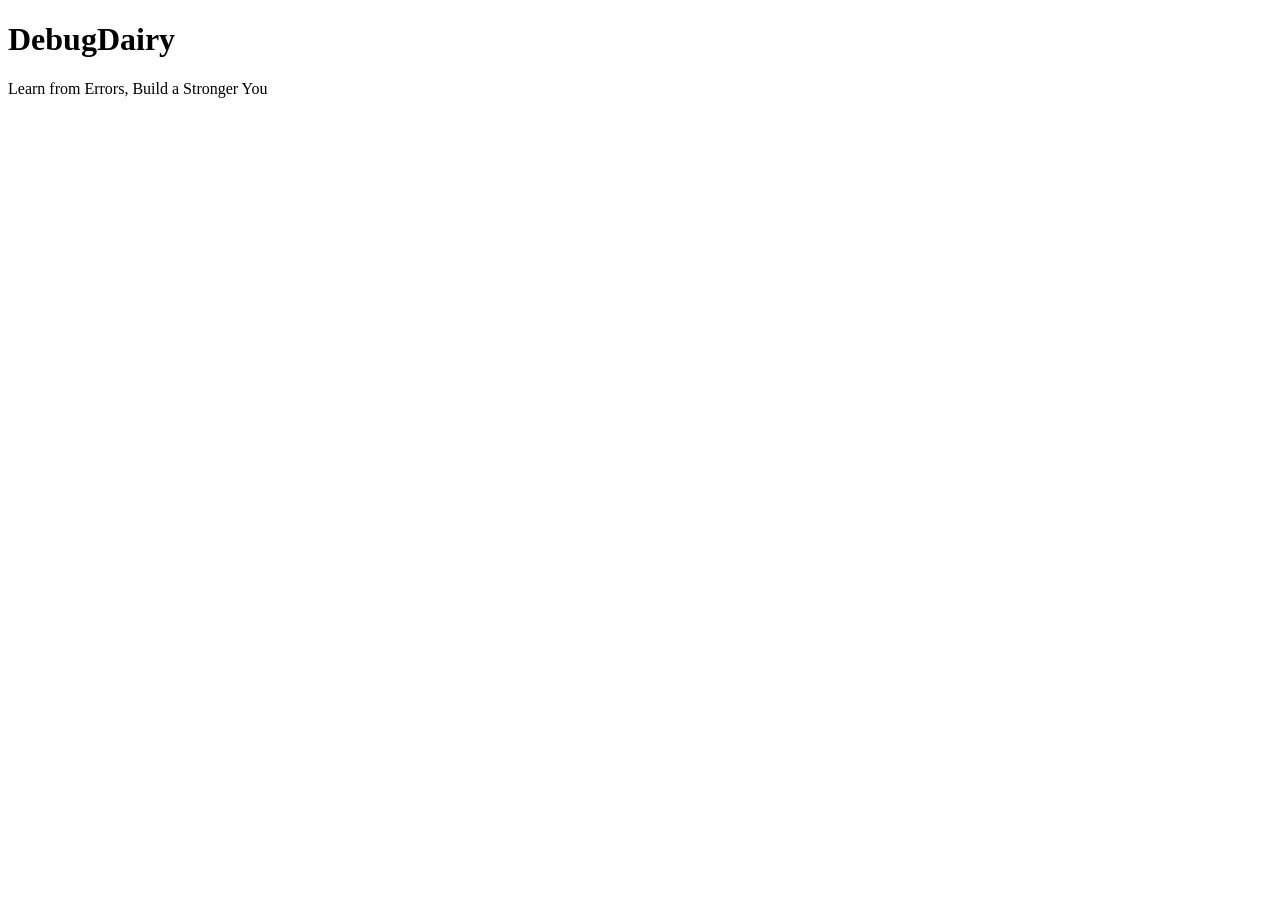
==== frontend/index.html @ a4acccf1 "Prepare DebugDairy for Railway deployment Co-authored-by: Copilot <223556219+Copilot@users.noreply.g" ====
<!doctype html>
<html lang="en">
<head>
    <meta charset="utf-8">
    <meta http-equiv="refresh" content="0; url=login.html">
    <meta name="viewport" content="width=device-width, initial-scale=1">
    <title>DebugDairy</title>
</head>
<body>
    <p>Redirecting to <a href="login.html">DebugDairy</a>...</p>
</body>
</html>
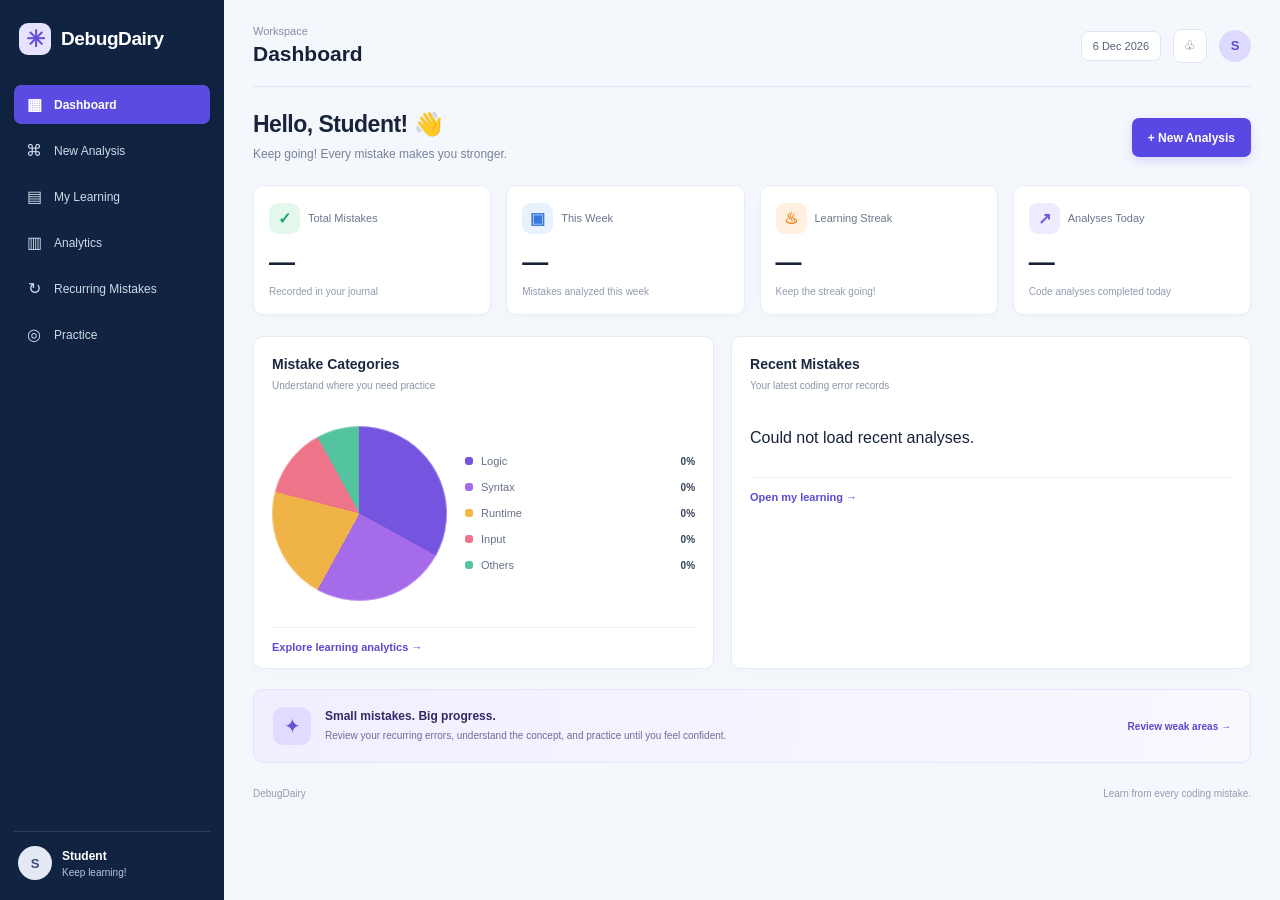
==== commit 5bd41329: "Serve frontend with local backend Co-authored-by: Copilot <223556219+Copilot@users.noreply.github.co" ====
--- a/frontend/index.html
+++ b/frontend/index.html
@@ -2,11 +2,11 @@
 <html lang="en">
 <head>
     <meta charset="utf-8">
-    <meta http-equiv="refresh" content="0; url=login.html">
+    <meta http-equiv="refresh" content="0; url=dashboard.html">
     <meta name="viewport" content="width=device-width, initial-scale=1">
     <title>DebugDairy</title>
 </head>
 <body>
-    <p>Redirecting to <a href="login.html">DebugDairy</a>...</p>
+    <p>Redirecting to <a href="dashboard.html">DebugDairy</a>...</p>
 </body>
 </html>
